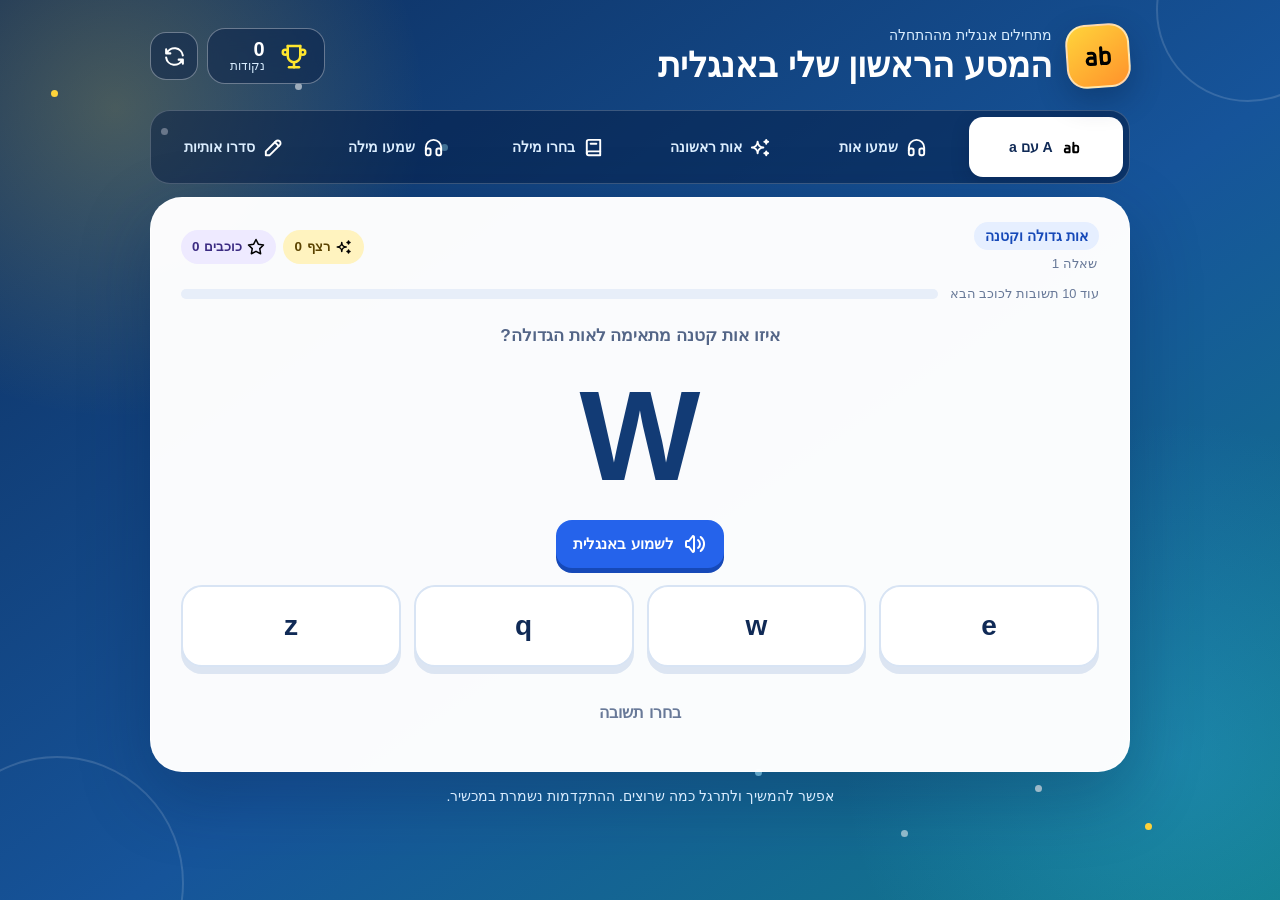
==== index.html @ 386e4cea "Add files via upload init" ====
<!doctype html>
<html lang="he" dir="rtl">
  <head>
    <meta charset="UTF-8" />
    <meta name="viewport" content="width=device-width, initial-scale=1, viewport-fit=cover" />
    <meta name="theme-color" content="#123b75" />
    <meta name="description" content="משחק אינסופי ללימוד אותיות ומילים ראשונות באנגלית לילדי כיתה ב׳" />
    <title>המסע הראשון שלי באנגלית</title>
    <link id="game-stylesheet" rel="stylesheet" href="./styles.css" />
    <script>
      document.querySelector("#game-stylesheet").href = `./styles.css?v=${Date.now()}`;
    </script>
  </head>
  <body>
    <main class="app-shell">
      <div class="sky-dot sky-dot-one" aria-hidden="true"></div>
      <div class="sky-dot sky-dot-two" aria-hidden="true"></div>

      <section class="game" aria-label="משחק ללימוד אנגלית">
        <header class="topbar">
          <div class="brand">
            <span class="brand-mark" aria-hidden="true">
              <img src="./assets/icons/alphabet-latin.svg" alt="" />
            </span>
            <div>
              <p>מתחילים אנגלית מההתחלה</p>
              <h1>המסע הראשון שלי באנגלית</h1>
            </div>
          </div>

          <div class="score-area">
            <div class="score-card" aria-label="ניקוד">
              <img src="./assets/icons/trophy.svg" alt="" aria-hidden="true" />
              <strong id="score">0</strong>
              <span>נקודות</span>
            </div>
            <button id="reset-button" class="icon-button reset-button" type="button" aria-label="התחלה מחדש" title="התחלה מחדש">
              <img src="./assets/icons/refresh.svg" alt="" aria-hidden="true" />
            </button>
          </div>
        </header>

        <nav id="stage-picker" class="stage-picker" aria-label="בחירת שלב לימוד"></nav>

        <section class="lesson-card">
          <div class="lesson-top">
            <div>
              <span id="stage-name" class="stage-name">אות גדולה וקטנה</span>
              <p id="question-number">שאלה 1</p>
            </div>
            <div class="mini-stats">
              <span><img src="./assets/icons/sparkles.svg" alt="" aria-hidden="true" /> רצף <strong id="streak">0</strong></span>
              <span><img src="./assets/icons/star.svg" alt="" aria-hidden="true" /> כוכבים <strong id="stars">0</strong></span>
            </div>
          </div>

          <div class="progress-row">
            <span id="progress-label">עוד 10 תשובות לכוכב הבא</span>
            <div class="progress-track" role="progressbar" aria-label="התקדמות לכוכב הבא" aria-valuemin="0" aria-valuemax="100" aria-valuenow="0">
              <div id="progress-bar"></div>
            </div>
          </div>

          <div class="question-zone">
            <p id="instruction" class="instruction">איזו אות קטנה מתאימה לאות הגדולה?</p>

            <div id="prompt" class="prompt" aria-live="polite"></div>

            <button id="sound-button" class="sound-button" type="button" aria-label="השמעה באנגלית" title="השמעה באנגלית">
              <img src="./assets/icons/volume.svg" alt="" aria-hidden="true" />
              <span>לשמוע באנגלית</span>
            </button>
            <p id="speech-status" class="speech-status" role="status" hidden></p>
          </div>

          <div id="answers" class="answers" aria-label="אפשרויות תשובה"></div>

          <div id="spelling-area" class="spelling-area" hidden>
            <div id="built-word" class="built-word" dir="ltr" aria-label="המילה שנבנתה"></div>
            <div id="letter-bank" class="letter-bank" dir="ltr" aria-label="אותיות לבחירה"></div>
            <button id="erase-letter" class="erase-button" type="button">מחיקת האות האחרונה</button>
          </div>

          <div class="feedback-area" aria-live="polite">
            <p id="feedback">בחרו תשובה</p>
            <p id="explanation" class="explanation" hidden></p>
          </div>

          <button id="next-button" class="next-button" type="button" hidden>
            לשאלה הבאה
            <span aria-hidden="true">←</span>
          </button>
        </section>

        <p class="footer-note">אפשר להמשיך ולתרגל כמה שרוצים. ההתקדמות נשמרת במכשיר.</p>
      </section>
    </main>

    <script>
      const cacheVersion = Date.now();
      const dataScript = document.createElement("script");
      dataScript.src = `./data.js?v=${cacheVersion}`;
      dataScript.onload = () => {
        const gameScript = document.createElement("script");
        gameScript.src = `./script.js?v=${cacheVersion}`;
        document.body.append(gameScript);
      };
      document.body.append(dataScript);
    </script>
  </body>
</html>
---- styles.css ----
:root {
  --navy: #102a56;
  --blue: #2563eb;
  --blue-dark: #1649b8;
  --teal: #0f9f8f;
  --yellow: #ffd43b;
  --coral: #ff6b6b;
  --paper: #ffffff;
  --mist: #eef5ff;
  --line: #d8e4f4;
  --muted: #687998;
  --shadow: 0 24px 70px rgba(7, 28, 69, 0.28);
}

* {
  box-sizing: border-box;
}

[hidden] {
  display: none !important;
}

html {
  min-width: 320px;
  background: #0e376d;
}

body {
  margin: 0;
  color: var(--navy);
  background: #0e376d;
  font-family: Arial, "Noto Sans Hebrew", sans-serif;
  font-size: 16px;
}

button {
  font: inherit;
}

.app-shell {
  position: relative;
  min-height: 100svh;
  overflow: hidden;
  padding: 24px 18px 28px;
  background:
    radial-gradient(circle at 9% 12%, rgba(255, 212, 59, 0.24), transparent 22%),
    radial-gradient(circle at 92% 84%, rgba(56, 189, 248, 0.25), transparent 24%),
    linear-gradient(145deg, #0d2d5c 0%, #16549a 55%, #117c89 100%);
}

.app-shell::before,
.app-shell::after {
  position: absolute;
  width: 180px;
  height: 180px;
  border: 2px solid rgba(255, 255, 255, 0.14);
  border-radius: 50%;
  content: "";
  pointer-events: none;
}

.app-shell::before {
  top: -82px;
  right: -60px;
}

.app-shell::after {
  bottom: -110px;
  left: -70px;
  width: 250px;
  height: 250px;
}

.sky-dot {
  position: absolute;
  width: 7px;
  height: 7px;
  border-radius: 50%;
  background: var(--yellow);
  box-shadow: 110px 38px 0 rgba(255,255,255,.7), 244px -7px 0 rgba(255,255,255,.55), 390px 54px 0 rgba(148,226,255,.8);
}

.sky-dot-one {
  top: 90px;
  left: 4%;
}

.sky-dot-two {
  right: 10%;
  bottom: 70px;
  transform: rotate(180deg);
}

.game {
  position: relative;
  z-index: 1;
  width: min(100%, 980px);
  margin: 0 auto;
}

.topbar {
  display: flex;
  align-items: center;
  justify-content: space-between;
  gap: 18px;
  color: white;
}

.brand {
  display: flex;
  min-width: 0;
  align-items: center;
  gap: 14px;
}

.brand-mark {
  display: grid;
  width: 64px;
  height: 64px;
  flex: 0 0 64px;
  place-items: center;
  border: 2px solid rgba(255,255,255,.6);
  border-radius: 20px;
  background: linear-gradient(145deg, #ffd43b, #ff922b);
  box-shadow: 0 12px 30px rgba(4, 25, 60, .3);
  transform: rotate(-4deg);
}

.brand-mark img {
  width: 38px;
  height: 38px;
}

.brand p,
.brand h1 {
  margin: 0;
}

.brand p {
  margin-bottom: 4px;
  color: #d8edff;
  font-size: .9rem;
}

.brand h1 {
  font-size: clamp(1.45rem, 4.4vw, 2.15rem);
  line-height: 1.08;
}

.score-area {
  display: flex;
  flex: 0 0 auto;
  align-items: center;
  gap: 9px;
}

.score-card {
  display: grid;
  grid-template-columns: auto auto;
  align-items: center;
  column-gap: 8px;
  min-width: 118px;
  padding: 10px 15px;
  border: 1px solid rgba(255,255,255,.35);
  border-radius: 18px;
  background: rgba(7, 30, 70, .48);
  backdrop-filter: blur(10px);
}

.score-card img {
  grid-row: 1 / 3;
  width: 30px;
  height: 30px;
  filter: invert(87%) sepia(84%) saturate(888%) hue-rotate(329deg) brightness(107%);
}

.score-card strong {
  font-size: 1.25rem;
  line-height: 1;
}

.score-card span {
  color: #d8edff;
  font-size: .76rem;
}

.icon-button {
  display: grid;
  width: 48px;
  height: 48px;
  place-items: center;
  border: 1px solid rgba(255,255,255,.35);
  border-radius: 16px;
  background: rgba(7, 30, 70, .48);
  cursor: pointer;
}

.icon-button img {
  width: 25px;
  height: 25px;
  filter: invert(1);
}

.stage-picker {
  display: grid;
  grid-template-columns: repeat(6, minmax(112px, 1fr));
  gap: 8px;
  margin: 22px 0 13px;
  overflow-x: auto;
  padding: 6px;
  border: 1px solid rgba(255,255,255,.2);
  border-radius: 20px;
  background: rgba(5, 27, 64, .48);
  scrollbar-color: #8bdcff transparent;
}

.stage-button {
  display: flex;
  min-height: 60px;
  align-items: center;
  justify-content: center;
  gap: 7px;
  padding: 8px;
  border: 0;
  border-radius: 14px;
  color: #dceeff;
  background: transparent;
  cursor: pointer;
  font-size: .88rem;
  font-weight: 700;
  white-space: nowrap;
}

.stage-button img {
  width: 23px;
  height: 23px;
  filter: invert(1);
}

.stage-button:hover {
  background: rgba(255,255,255,.12);
}

.stage-button.selected {
  color: var(--navy);
  background: white;
  box-shadow: 0 6px 18px rgba(3, 20, 53, .22);
}

.stage-button.selected img {
  filter: none;
}

.lesson-card {
  padding: 24px 30px 28px;
  border: 1px solid rgba(255,255,255,.8);
  border-radius: 32px;
  background: rgba(255,255,255,.98);
  box-shadow: var(--shadow);
}

.lesson-top {
  display: flex;
  align-items: center;
  justify-content: space-between;
  gap: 16px;
}

.stage-name {
  display: inline-flex;
  padding: 6px 11px;
  border-radius: 999px;
  color: #1649b8;
  background: #e6efff;
  font-size: .9rem;
  font-weight: 700;
}

#question-number {
  margin: 6px 2px 0;
  color: var(--muted);
  font-size: .84rem;
}

.mini-stats {
  display: flex;
  gap: 7px;
}

.mini-stats span {
  display: flex;
  align-items: center;
  gap: 5px;
  padding: 8px 11px;
  border-radius: 999px;
  color: #5b4300;
  background: #fff3bf;
  font-size: .84rem;
  font-weight: 700;
}

.mini-stats span:last-child {
  color: #3b2b82;
  background: #eeeaff;
}

.mini-stats img {
  width: 18px;
  height: 18px;
}

.progress-row {
  display: grid;
  grid-template-columns: auto 1fr;
  align-items: center;
  gap: 12px;
  margin-top: 15px;
}

.progress-row > span {
  color: var(--muted);
  font-size: .8rem;
  white-space: nowrap;
}

.progress-track {
  height: 10px;
  overflow: hidden;
  border-radius: 99px;
  background: #e7eef9;
  direction: ltr;
}

.progress-track div {
  width: 0;
  height: 100%;
  border-radius: inherit;
  background: linear-gradient(90deg, #19b9b0, #3974ee);
  transition: width .25s ease;
}

.question-zone {
  display: grid;
  justify-items: center;
  padding: 24px 0 17px;
  text-align: center;
}

.instruction {
  min-height: 24px;
  margin: 0 0 13px;
  color: #536587;
  font-size: 1.08rem;
  font-weight: 700;
}

.prompt {
  display: grid;
  min-height: 148px;
  place-items: center;
}

.letter-prompt {
  color: #123b75;
  font-family: "Arial Rounded MT Bold", Arial, sans-serif;
  font-size: clamp(5.2rem, 15vw, 8rem);
  font-weight: 900;
  line-height: 1;
}

.picture-prompt {
  display: grid;
  grid-template-columns: 116px auto;
  align-items: center;
  gap: 20px;
  direction: ltr;
}

.picture-frame {
  display: grid;
  width: 116px;
  height: 116px;
  place-items: center;
  border: 3px solid currentColor;
  border-radius: 30px;
  background: color-mix(in srgb, currentColor 10%, white);
}

.picture-frame img {
  width: 76px;
  height: 76px;
}

.picture-copy {
  text-align: left;
}

.picture-copy strong {
  display: block;
  color: var(--navy);
  font-family: "Arial Rounded MT Bold", Arial, sans-serif;
  font-size: 2.5rem;
  line-height: 1.1;
}

.picture-copy span {
  display: block;
  margin-top: 7px;
  color: var(--muted);
  direction: rtl;
  font-size: 1.05rem;
}

.listen-prompt {
  display: grid;
  width: 124px;
  height: 124px;
  place-items: center;
  border-radius: 38px;
  background: linear-gradient(145deg, #dff8ff, #e8e3ff);
}

.listen-prompt img {
  width: 72px;
  height: 72px;
}

.sound-button {
  display: inline-flex;
  min-height: 48px;
  align-items: center;
  justify-content: center;
  gap: 9px;
  margin-top: 10px;
  padding: 10px 17px;
  border: 0;
  border-radius: 16px;
  color: white;
  background: var(--blue);
  box-shadow: 0 5px 0 var(--blue-dark);
  cursor: pointer;
  font-size: .96rem;
  font-weight: 700;
}

.sound-button:hover {
  transform: translateY(-2px);
  box-shadow: 0 7px 0 var(--blue-dark);
}

.sound-button img {
  width: 24px;
  height: 24px;
  filter: invert(1);
}

.speech-status {
  margin: 12px 0 -6px;
  color: #a03c14;
  font-size: .9rem;
  font-weight: 700;
}

.answers {
  display: grid;
  grid-template-columns: repeat(4, minmax(0, 1fr));
  gap: 13px;
}

.answer-button {
  position: relative;
  display: grid;
  min-width: 0;
  min-height: 82px;
  place-items: center;
  overflow: hidden;
  padding: 12px;
  border: 2px solid var(--line);
  border-radius: 21px;
  color: var(--navy);
  background: white;
  box-shadow: 0 7px 0 #dce5f2;
  cursor: pointer;
  font-family: "Arial Rounded MT Bold", Arial, sans-serif;
  font-size: 1.75rem;
  font-weight: 900;
  line-height: 1.1;
  overflow-wrap: anywhere;
}

.answer-button:hover:not(:disabled) {
  transform: translateY(-3px);
  border-color: #78a3ff;
  background: #f5f8ff;
  box-shadow: 0 10px 0 #cbdaf5;
}

.answer-button:disabled {
  cursor: default;
}

.answer-button.wrong {
  color: #a61e4d;
  border-color: #faa2c1;
  background: #fff0f6;
  box-shadow: 0 6px 0 #faa2c1;
}

.answer-button.correct {
  color: #087f5b;
  border-color: #63e6be;
  background: #e6fcf5;
  box-shadow: 0 6px 0 #38d9a9;
}

.answer-mark {
  position: absolute;
  top: 7px;
  left: 9px;
  font-family: Arial, sans-serif;
  font-size: 1.2rem;
}

.image-answer {
  grid-template-rows: 58px auto;
  gap: 5px;
  font-family: Arial, sans-serif;
  font-size: .95rem;
}

.image-answer img {
  width: 56px;
  height: 56px;
}

.spelling-area {
  display: grid;
  justify-items: center;
  gap: 14px;
}

.built-word {
  display: flex;
  min-height: 62px;
  align-items: center;
  justify-content: center;
  gap: 7px;
}

.built-slot {
  display: grid;
  width: 44px;
  height: 54px;
  place-items: center;
  border-bottom: 4px solid #9cb2d2;
  color: var(--navy);
  font-family: "Arial Rounded MT Bold", Arial, sans-serif;
  font-size: 2rem;
  font-weight: 900;
  text-transform: uppercase;
}

.letter-bank {
  display: flex;
  flex-wrap: wrap;
  justify-content: center;
  gap: 10px;
}

.letter-tile {
  display: grid;
  width: 54px;
  height: 54px;
  place-items: center;
  border: 2px solid #8eb0e8;
  border-radius: 16px;
  color: #153e75;
  background: #edf4ff;
  box-shadow: 0 5px 0 #c5d8f4;
  cursor: pointer;
  font-family: "Arial Rounded MT Bold", Arial, sans-serif;
  font-size: 1.55rem;
  font-weight: 900;
  text-transform: uppercase;
}

.letter-tile:disabled {
  opacity: .28;
  cursor: default;
  transform: translateY(4px);
  box-shadow: 0 1px 0 #c5d8f4;
}

.erase-button {
  min-height: 42px;
  padding: 8px 14px;
  border: 1px solid #b9c8df;
  border-radius: 13px;
  color: #445778;
  background: white;
  cursor: pointer;
  font-size: .9rem;
}

.feedback-area {
  display: grid;
  min-height: 76px;
  place-items: center;
  text-align: center;
}

.feedback-area p {
  margin: 14px 0 0;
  color: var(--muted);
  font-size: 1rem;
  font-weight: 700;
}

.feedback-area .correct-feedback {
  color: #087f5b;
}

.feedback-area .try-feedback {
  color: #b05218;
}

.feedback-area .explanation {
  margin-top: 6px;
  color: #3c4e70;
  font-weight: 400;
}

.next-button {
  display: flex;
  width: min(100%, 300px);
  min-height: 54px;
  margin: 4px auto 0;
  align-items: center;
  justify-content: center;
  gap: 10px;
  border: 0;
  border-radius: 17px;
  color: white;
  background: linear-gradient(135deg, #0f9f8f, #087f72);
  box-shadow: 0 6px 0 #06665c;
  cursor: pointer;
  font-size: 1.05rem;
  font-weight: 700;
}

.next-button:hover {
  transform: translateY(-2px);
  box-shadow: 0 8px 0 #06665c;
}

.footer-note {
  margin: 16px 0 0;
  color: #d9edff;
  font-size: .88rem;
  text-align: center;
}

button:focus-visible {
  outline: 4px solid #ffdf66;
  outline-offset: 3px;
}

@media (max-width: 760px) {
  .app-shell {
    padding: 16px 11px 22px;
  }

  .topbar {
    align-items: flex-start;
  }

  .brand-mark {
    width: 52px;
    height: 52px;
    flex-basis: 52px;
    border-radius: 17px;
  }

  .brand-mark img {
    width: 31px;
    height: 31px;
  }

  .brand p {
    display: none;
  }

  .score-card {
    min-width: 88px;
    padding: 8px 10px;
  }

  .score-card img {
    width: 25px;
    height: 25px;
  }

  .score-card span {
    display: none;
  }

  .icon-button {
    width: 44px;
    height: 44px;
  }

  .stage-picker {
    grid-template-columns: repeat(6, 122px);
    margin-top: 17px;
  }

  .lesson-card {
    padding: 18px 15px 22px;
    border-radius: 26px;
  }

  .lesson-top {
    align-items: flex-start;
  }

  .mini-stats {
    flex-direction: column;
    align-items: flex-end;
  }

  .mini-stats span {
    padding: 6px 9px;
  }

  .progress-row {
    grid-template-columns: 1fr;
    gap: 7px;
  }

  .progress-row > span {
    text-align: center;
  }

  .question-zone {
    padding-top: 19px;
  }

  .picture-prompt {
    grid-template-columns: 96px auto;
    gap: 14px;
  }

  .picture-frame {
    width: 96px;
    height: 96px;
    border-radius: 25px;
  }

  .picture-frame img {
    width: 62px;
    height: 62px;
  }

  .picture-copy strong {
    font-size: 2rem;
  }

  .answers {
    grid-template-columns: repeat(2, minmax(0, 1fr));
  }
}

@media (max-width: 410px) {
  .brand h1 {
    max-width: 142px;
  }

  .score-area {
    gap: 5px;
  }

  .score-card {
    min-width: 66px;
  }

  .score-card img {
    display: none;
  }

  .lesson-card {
    padding-right: 12px;
    padding-left: 12px;
  }

  .mini-stats span {
    font-size: .78rem;
  }
}

@media (prefers-reduced-motion: reduce) {
  *,
  *::before,
  *::after {
    scroll-behavior: auto !important;
    transition-duration: .01ms !important;
  }
}
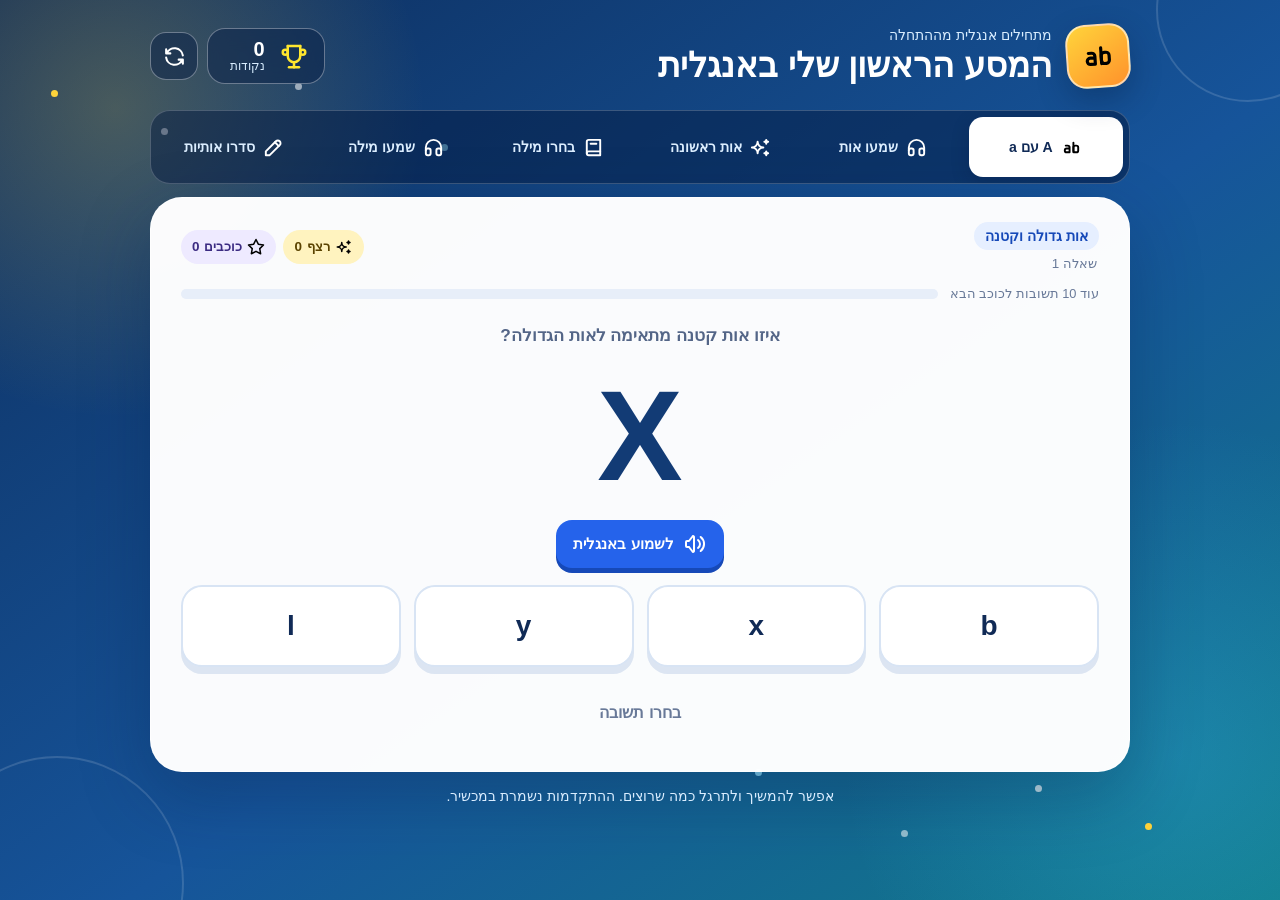
==== commit 1af6854e: "Add files via upload text to speech fixed, and instructions were added to guess the first letter." ====
--- a/index.html
+++ b/index.html
@@ -68,7 +68,7 @@
 
             <button id="sound-button" class="sound-button" type="button" aria-label="השמעה באנגלית" title="השמעה באנגלית">
               <img src="./assets/icons/volume.svg" alt="" aria-hidden="true" />
-              <span>לשמוע באנגלית</span>
+              <span id="sound-label">לשמוע באנגלית</span>
             </button>
             <p id="speech-status" class="speech-status" role="status" hidden></p>
           </div>
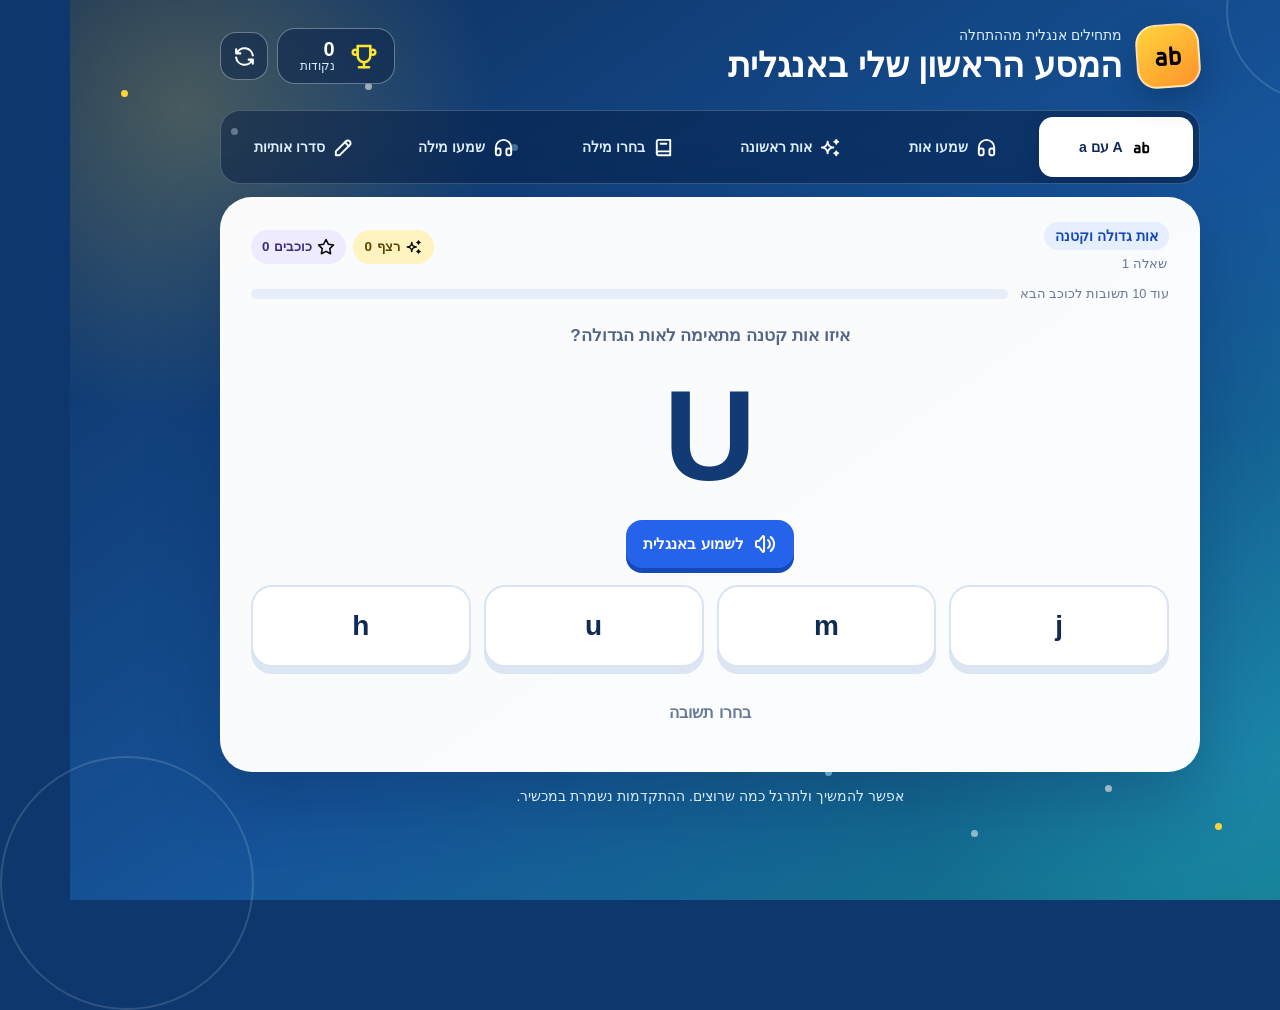
==== commit cd18c28a: "added  tool to add words to the game" ====
--- a/index.html
+++ b/index.html
@@ -101,9 +101,16 @@
       const dataScript = document.createElement("script");
       dataScript.src = `./data.js?v=${cacheVersion}`;
       dataScript.onload = () => {
-        const gameScript = document.createElement("script");
-        gameScript.src = `./script.js?v=${cacheVersion}`;
-        document.body.append(gameScript);
+        const loadGame = () => {
+          const gameScript = document.createElement("script");
+          gameScript.src = `./script.js?v=${cacheVersion}`;
+          document.body.append(gameScript);
+        };
+        const customWordsScript = document.createElement("script");
+        customWordsScript.src = `./custom-words.js?v=${cacheVersion}`;
+        customWordsScript.onload = loadGame;
+        customWordsScript.onerror = loadGame;
+        document.body.append(customWordsScript);
       };
       document.body.append(dataScript);
     </script>
--- a/styles.css
+++ b/styles.css
@@ -27,6 +27,7 @@
 
 body {
   margin: 0;
+  overflow-x: hidden;
   color: var(--navy);
   background: #0e376d;
   font-family: Arial, "Noto Sans Hebrew", sans-serif;
@@ -40,7 +41,6 @@
 .app-shell {
   position: relative;
   min-height: 100svh;
-  overflow: hidden;
   padding: 24px 18px 28px;
   background:
     radial-gradient(circle at 9% 12%, rgba(255, 212, 59, 0.24), transparent 22%),
@@ -386,9 +386,34 @@
   background: color-mix(in srgb, currentColor 10%, white);
 }
 
-.picture-frame img {
+.picture-frame img,
+.picture-frame .word-visual {
   width: 76px;
   height: 76px;
+}
+
+.word-visual {
+  display: grid;
+  flex: 0 0 auto;
+  place-items: center;
+}
+
+.color-word-visual {
+  border: 3px solid rgba(16, 42, 86, .22);
+  border-radius: 50%;
+  background: var(--word-visual-color);
+  box-shadow: inset 0 0 0 4px rgba(255, 255, 255, .5);
+}
+
+.number-word-visual {
+  border-radius: 22px;
+  color: white;
+  background: var(--word-visual-color);
+  font-family: "Arial Rounded MT Bold", Arial, sans-serif;
+  font-size: 2.7rem;
+  font-weight: 900;
+  line-height: 1;
+  text-shadow: 0 2px 0 rgba(0, 0, 0, .18);
 }
 
 .picture-copy {
@@ -409,6 +434,10 @@
   color: var(--muted);
   direction: rtl;
   font-size: 1.05rem;
+}
+
+.exercise-hebrew {
+  line-height: 1.65;
 }
 
 .listen-prompt {
@@ -528,9 +557,15 @@
   font-size: .95rem;
 }
 
-.image-answer img {
+.image-answer img,
+.image-answer .word-visual {
   width: 56px;
   height: 56px;
+}
+
+.image-answer .number-word-visual {
+  border-radius: 15px;
+  font-size: 2rem;
 }
 
 .spelling-area {
@@ -756,9 +791,14 @@
     border-radius: 25px;
   }
 
-  .picture-frame img {
+  .picture-frame img,
+  .picture-frame .word-visual {
     width: 62px;
     height: 62px;
+  }
+
+  .picture-frame .number-word-visual {
+    font-size: 2.2rem;
   }
 
   .picture-copy strong {
